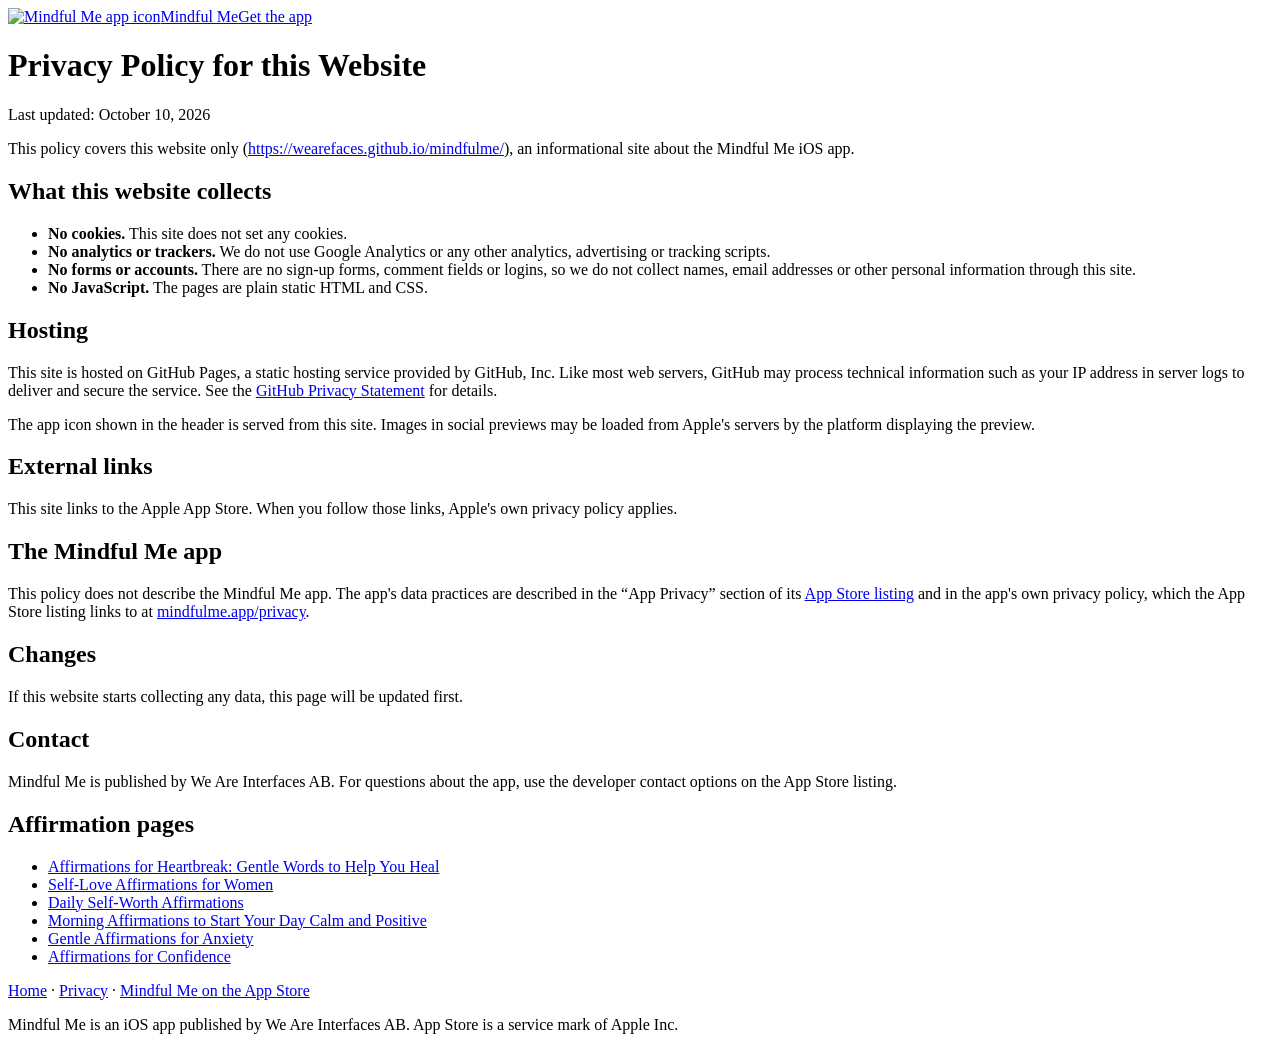
==== privacy/index.html @ 5901fae3 "Mindful Me affirmations landing site" ====
<!doctype html>
<html lang="en">
<head>
<meta charset="utf-8">
<meta name="viewport" content="width=device-width,initial-scale=1">
<title>Privacy Policy | Mindful Me Affirmations Website</title>
<meta name="description" content="Privacy policy for the Mindful Me affirmations website: no cookies, no analytics, no forms. Links to the Mindful Me app&#x27;s own privacy information.">
<link rel="canonical" href="https://wearefaces.github.io/mindfulme/privacy/">
<link rel="icon" href="/mindfulme/favicon.svg" type="image/svg+xml">
<link rel="apple-touch-icon" href="/mindfulme/assets/icon-180.jpg">
<meta name="apple-itunes-app" content="app-id=6758354591">
<meta property="og:type" content="website">
<meta property="og:site_name" content="Mindful Me">
<meta property="og:title" content="Privacy Policy | Mindful Me Affirmations Website">
<meta property="og:description" content="Privacy policy for the Mindful Me affirmations website: no cookies, no analytics, no forms. Links to the Mindful Me app&#x27;s own privacy information.">
<meta property="og:url" content="https://wearefaces.github.io/mindfulme/privacy/">
<meta property="og:image" content="https://is1-ssl.mzstatic.com/image/thumb/Purple211/v4/65/23/57/652357eb-6f19-18e4-8c0b-bb1229dbbeac/AppIcon-0-0-1x_U007emarketing-0-8-0-85-220.png/512x512bb.jpg">
<meta name="twitter:card" content="summary">
<link rel="stylesheet" href="/mindfulme/style.css">
<script type="application/ld+json">{"@context": "https://schema.org", "@graph": [{"@type": "WebPage", "@id": "https://wearefaces.github.io/mindfulme/privacy/#webpage", "url": "https://wearefaces.github.io/mindfulme/privacy/", "name": "Privacy Policy for this Website", "inLanguage": "en"}, {"@type": "SoftwareApplication", "@id": "https://wearefaces.github.io/mindfulme/#app", "name": "Mindful Me", "alternateName": "Mindful Me: Daily Affirmations", "operatingSystem": "iOS", "applicationCategory": "HealthApplication", "url": "https://apps.apple.com/app/id6758354591", "downloadUrl": "https://apps.apple.com/app/id6758354591", "image": "https://is1-ssl.mzstatic.com/image/thumb/Purple211/v4/65/23/57/652357eb-6f19-18e4-8c0b-bb1229dbbeac/AppIcon-0-0-1x_U007emarketing-0-8-0-85-220.png/512x512bb.jpg", "description": "Mindful Me is a free affirmation app for heartbreak healing, self-worth and positive self-talk, with 1,000+ affirmations, a home screen widget and daily reminders. Free to download with optional in-app purchases.", "author": {"@type": "Organization", "name": "We Are Interfaces AB"}, "offers": {"@type": "Offer", "price": "0", "priceCurrency": "USD", "category": "free", "description": "Free download with in-app purchases (Premium Monthly, Premium Yearly, Premium Lifetime)"}}]}</script>
</head>
<body>
<header class="site"><div class="wrap"><a class="brand" href="/mindfulme/"><img src="/mindfulme/assets/icon-180.jpg" alt="Mindful Me app icon" width="36" height="36">Mindful Me</a><a href="https://apps.apple.com/app/id6758354591" rel="noopener">Get the app</a></div></header>
<main class="wrap">
<div class="hero"><h1>Privacy Policy for this Website</h1>
<p class="lead">Last updated: October 10, 2026</p></div>
<p>This policy covers this website only (<a href="https://wearefaces.github.io/mindfulme/">https://wearefaces.github.io/mindfulme/</a>), an informational site about the Mindful Me iOS app.</p>
<h2>What this website collects</h2>
<ul>
<li><strong>No cookies.</strong> This site does not set any cookies.</li>
<li><strong>No analytics or trackers.</strong> We do not use Google Analytics or any other analytics, advertising or tracking scripts.</li>
<li><strong>No forms or accounts.</strong> There are no sign-up forms, comment fields or logins, so we do not collect names, email addresses or other personal information through this site.</li>
<li><strong>No JavaScript.</strong> The pages are plain static HTML and CSS.</li>
</ul>
<h2>Hosting</h2>
<p>This site is hosted on GitHub Pages, a static hosting service provided by GitHub, Inc. Like most web servers, GitHub may process technical information such as your IP address in server logs to deliver and secure the service. See the <a href="https://docs.github.com/en/site-policy/privacy-policies/github-general-privacy-statement" rel="noopener">GitHub Privacy Statement</a> for details.</p>
<p>The app icon shown in the header is served from this site. Images in social previews may be loaded from Apple's servers by the platform displaying the preview.</p>
<h2>External links</h2>
<p>This site links to the Apple App Store. When you follow those links, Apple's own privacy policy applies.</p>
<h2>The Mindful Me app</h2>
<p>This policy does not describe the Mindful Me app. The app's data practices are described in the “App Privacy” section of its <a href="https://apps.apple.com/app/id6758354591" rel="noopener">App Store listing</a> and in the app's own privacy policy, which the App Store listing links to at <a href="https://mindfulme.app/privacy" rel="noopener">mindfulme.app/privacy</a>.</p>
<h2>Changes</h2>
<p>If this website starts collecting any data, this page will be updated first.</p>
<h2>Contact</h2>
<p>Mindful Me is published by We Are Interfaces AB. For questions about the app, use the developer contact options on the App Store listing.</p>
<h2>Affirmation pages</h2><ul class="topics"><li><a href="/mindfulme/affirmations-for-heartbreak/">Affirmations for Heartbreak: Gentle Words to Help You Heal</a></li><li><a href="/mindfulme/self-love-affirmations-for-women/">Self-Love Affirmations for Women</a></li><li><a href="/mindfulme/daily-self-worth-affirmations/">Daily Self-Worth Affirmations</a></li><li><a href="/mindfulme/morning-affirmations/">Morning Affirmations to Start Your Day Calm and Positive</a></li><li><a href="/mindfulme/affirmations-for-anxiety/">Gentle Affirmations for Anxiety</a></li><li><a href="/mindfulme/confidence-affirmations/">Affirmations for Confidence</a></li></ul>
</main>
<footer><div class="wrap">
<p><a href="/mindfulme/">Home</a> · <a href="/mindfulme/privacy/">Privacy</a> · <a href="https://apps.apple.com/app/id6758354591" rel="noopener">Mindful Me on the App Store</a></p>
<p>Mindful Me is an iOS app published by We Are Interfaces AB. App Store is a service mark of Apple Inc.</p>
</div></footer>
</body>
</html>
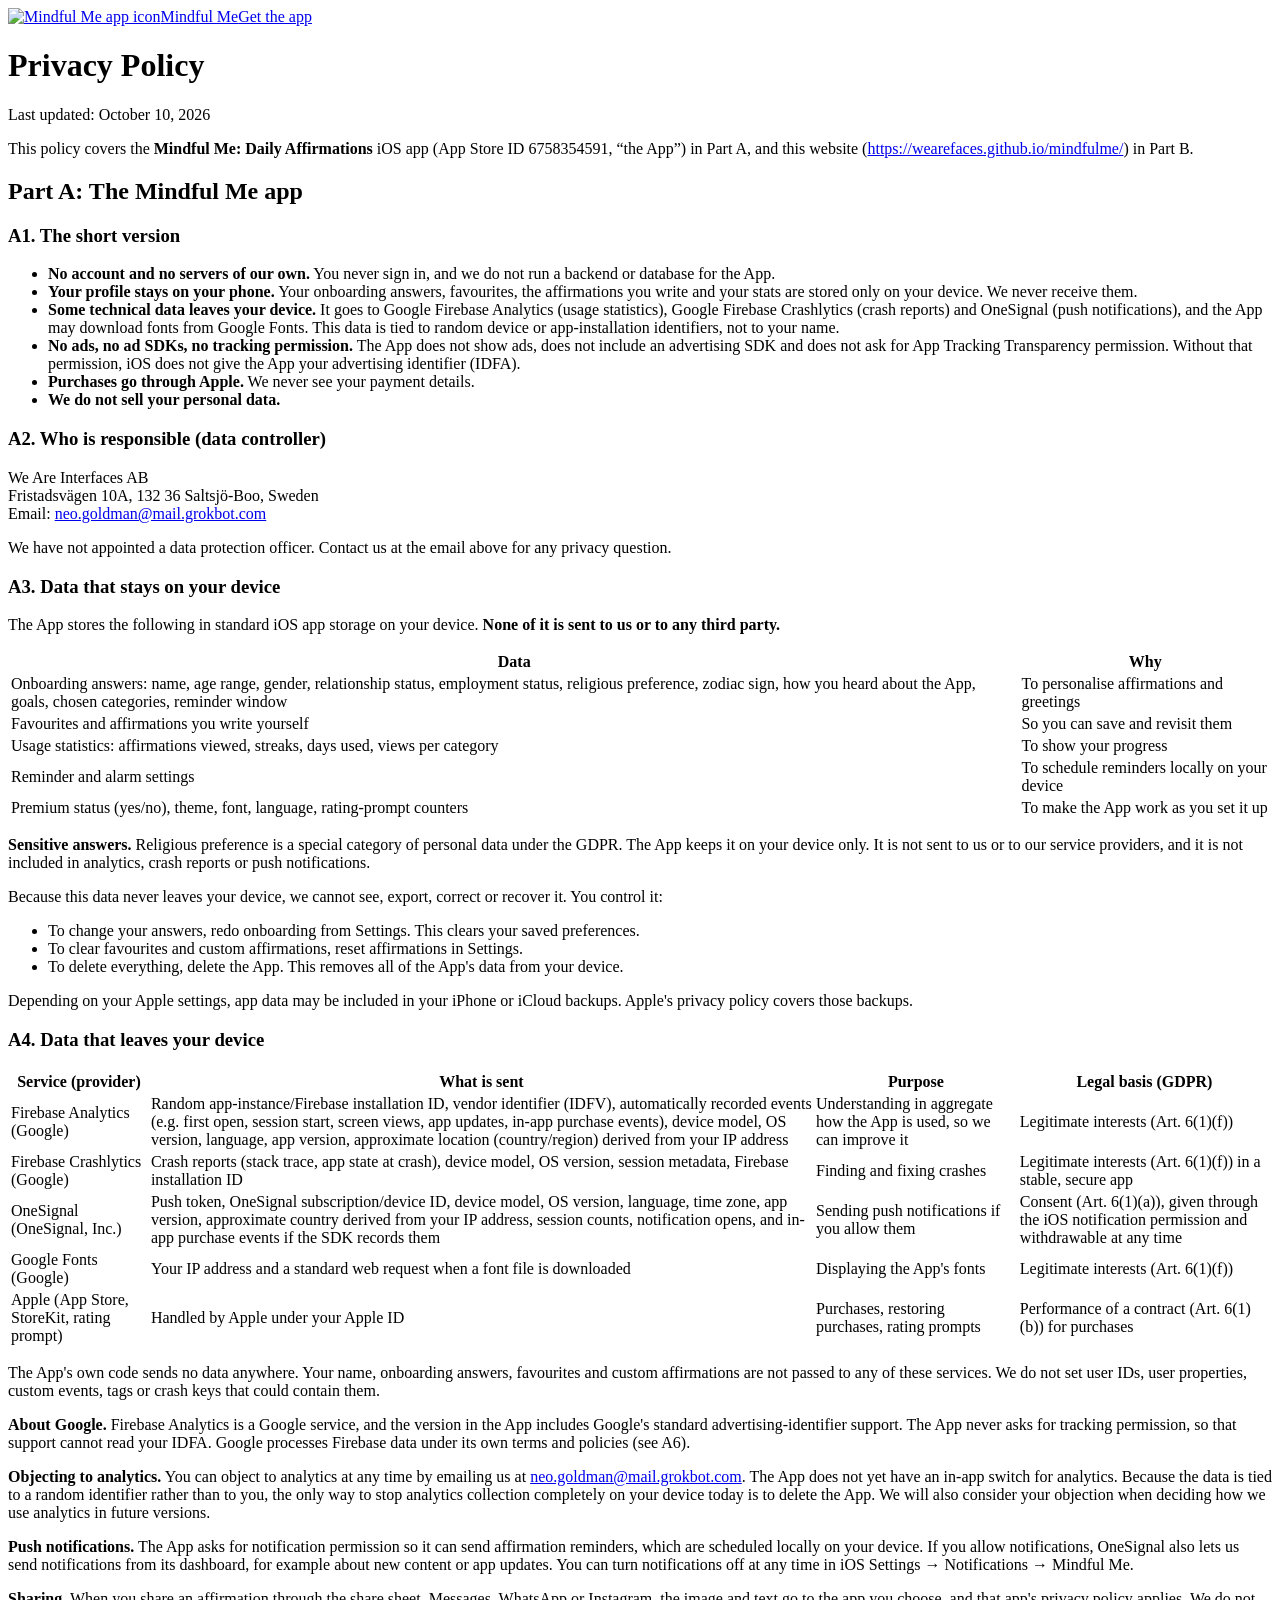
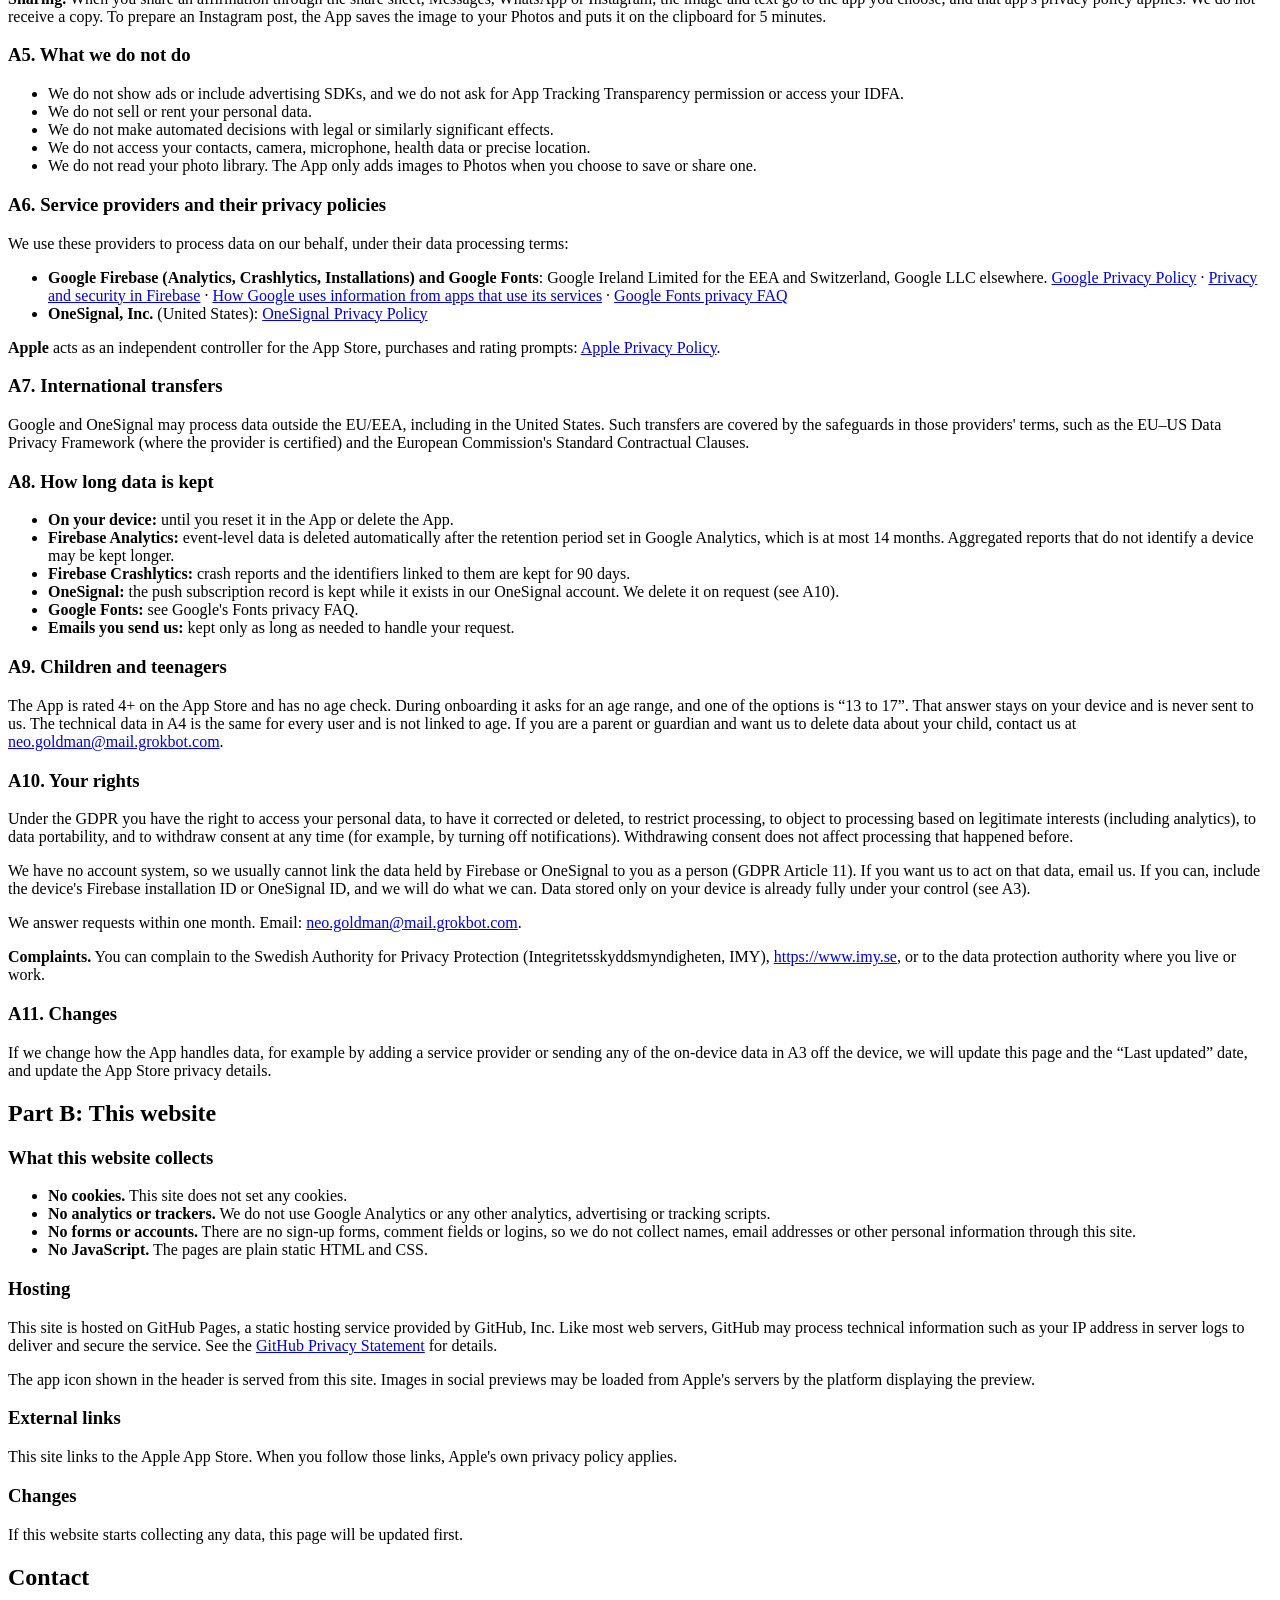
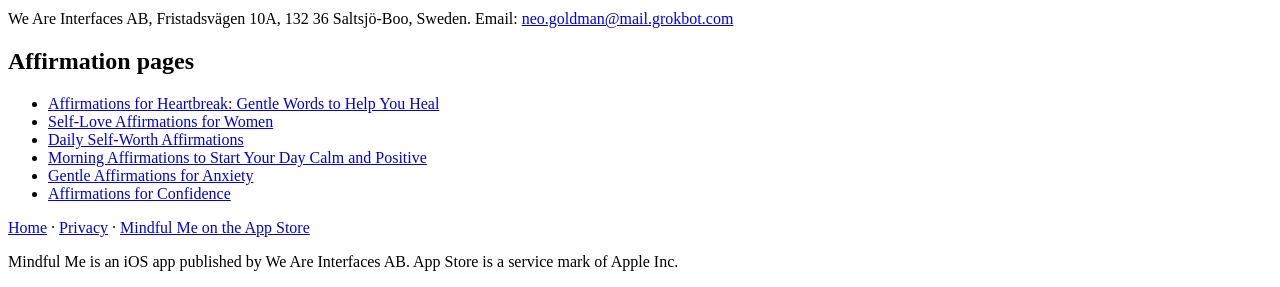
==== commit 1a248152: "Privacy: add Mindful Me app policy section (controller, processors, rights, contact)" ====
--- a/privacy/index.html
+++ b/privacy/index.html
@@ -3,46 +3,137 @@
 <head>
 <meta charset="utf-8">
 <meta name="viewport" content="width=device-width,initial-scale=1">
-<title>Privacy Policy | Mindful Me Affirmations Website</title>
-<meta name="description" content="Privacy policy for the Mindful Me affirmations website: no cookies, no analytics, no forms. Links to the Mindful Me app&#x27;s own privacy information.">
+<title>Privacy Policy | Mindful Me App and Website</title>
+<meta name="description" content="Privacy policy for the Mindful Me iOS app and this website: what stays on your device, what goes to Firebase and OneSignal, your GDPR rights and how to contact us.">
 <link rel="canonical" href="https://wearefaces.github.io/mindfulme/privacy/">
 <link rel="icon" href="/mindfulme/favicon.svg" type="image/svg+xml">
 <link rel="apple-touch-icon" href="/mindfulme/assets/icon-180.jpg">
 <meta name="apple-itunes-app" content="app-id=6758354591">
 <meta property="og:type" content="website">
 <meta property="og:site_name" content="Mindful Me">
-<meta property="og:title" content="Privacy Policy | Mindful Me Affirmations Website">
-<meta property="og:description" content="Privacy policy for the Mindful Me affirmations website: no cookies, no analytics, no forms. Links to the Mindful Me app&#x27;s own privacy information.">
+<meta property="og:title" content="Privacy Policy | Mindful Me App and Website">
+<meta property="og:description" content="Privacy policy for the Mindful Me iOS app and this website: what stays on your device, what goes to Firebase and OneSignal, your GDPR rights and how to contact us.">
 <meta property="og:url" content="https://wearefaces.github.io/mindfulme/privacy/">
 <meta property="og:image" content="https://is1-ssl.mzstatic.com/image/thumb/Purple211/v4/65/23/57/652357eb-6f19-18e4-8c0b-bb1229dbbeac/AppIcon-0-0-1x_U007emarketing-0-8-0-85-220.png/512x512bb.jpg">
 <meta name="twitter:card" content="summary">
 <link rel="stylesheet" href="/mindfulme/style.css">
-<script type="application/ld+json">{"@context": "https://schema.org", "@graph": [{"@type": "WebPage", "@id": "https://wearefaces.github.io/mindfulme/privacy/#webpage", "url": "https://wearefaces.github.io/mindfulme/privacy/", "name": "Privacy Policy for this Website", "inLanguage": "en"}, {"@type": "SoftwareApplication", "@id": "https://wearefaces.github.io/mindfulme/#app", "name": "Mindful Me", "alternateName": "Mindful Me: Daily Affirmations", "operatingSystem": "iOS", "applicationCategory": "HealthApplication", "url": "https://apps.apple.com/app/id6758354591", "downloadUrl": "https://apps.apple.com/app/id6758354591", "image": "https://is1-ssl.mzstatic.com/image/thumb/Purple211/v4/65/23/57/652357eb-6f19-18e4-8c0b-bb1229dbbeac/AppIcon-0-0-1x_U007emarketing-0-8-0-85-220.png/512x512bb.jpg", "description": "Mindful Me is a free affirmation app for heartbreak healing, self-worth and positive self-talk, with 1,000+ affirmations, a home screen widget and daily reminders. Free to download with optional in-app purchases.", "author": {"@type": "Organization", "name": "We Are Interfaces AB"}, "offers": {"@type": "Offer", "price": "0", "priceCurrency": "USD", "category": "free", "description": "Free download with in-app purchases (Premium Monthly, Premium Yearly, Premium Lifetime)"}}]}</script>
+<script type="application/ld+json">{"@context": "https://schema.org", "@graph": [{"@type": "WebPage", "@id": "https://wearefaces.github.io/mindfulme/privacy/#webpage", "url": "https://wearefaces.github.io/mindfulme/privacy/", "name": "Privacy Policy for the Mindful Me App and Website", "inLanguage": "en"}, {"@type": "SoftwareApplication", "@id": "https://wearefaces.github.io/mindfulme/#app", "name": "Mindful Me", "alternateName": "Mindful Me: Daily Affirmations", "operatingSystem": "iOS", "applicationCategory": "HealthApplication", "url": "https://apps.apple.com/app/id6758354591", "downloadUrl": "https://apps.apple.com/app/id6758354591", "image": "https://is1-ssl.mzstatic.com/image/thumb/Purple211/v4/65/23/57/652357eb-6f19-18e4-8c0b-bb1229dbbeac/AppIcon-0-0-1x_U007emarketing-0-8-0-85-220.png/512x512bb.jpg", "description": "Mindful Me is a free affirmation app for heartbreak healing, self-worth and positive self-talk, with 1,000+ affirmations, a home screen widget and daily reminders. Free to download with optional in-app purchases.", "author": {"@type": "Organization", "name": "We Are Interfaces AB"}, "offers": {"@type": "Offer", "price": "0", "priceCurrency": "USD", "category": "free", "description": "Free download with in-app purchases (Premium Monthly, Premium Yearly, Premium Lifetime)"}}]}</script>
 </head>
 <body>
 <header class="site"><div class="wrap"><a class="brand" href="/mindfulme/"><img src="/mindfulme/assets/icon-180.jpg" alt="Mindful Me app icon" width="36" height="36">Mindful Me</a><a href="https://apps.apple.com/app/id6758354591" rel="noopener">Get the app</a></div></header>
 <main class="wrap">
-<div class="hero"><h1>Privacy Policy for this Website</h1>
+<div class="hero"><h1>Privacy Policy</h1>
 <p class="lead">Last updated: October 10, 2026</p></div>
-<p>This policy covers this website only (<a href="https://wearefaces.github.io/mindfulme/">https://wearefaces.github.io/mindfulme/</a>), an informational site about the Mindful Me iOS app.</p>
-<h2>What this website collects</h2>
+<p>This policy covers the <strong>Mindful Me: Daily Affirmations</strong> iOS app (App Store ID 6758354591, “the App”) in Part A, and this website (<a href="https://wearefaces.github.io/mindfulme/" rel="noopener">https://wearefaces.github.io/mindfulme/</a>) in Part B.</p>
+
+<h2 id="app">Part A: The Mindful Me app</h2>
+<h3>A1. The short version</h3>
+<ul>
+<li><strong>No account and no servers of our own.</strong> You never sign in, and we do not run a backend or database for the App.</li>
+<li><strong>Your profile stays on your phone.</strong> Your onboarding answers, favourites, the affirmations you write and your stats are stored only on your device. We never receive them.</li>
+<li><strong>Some technical data leaves your device.</strong> It goes to Google Firebase Analytics (usage statistics), Google Firebase Crashlytics (crash reports) and OneSignal (push notifications), and the App may download fonts from Google Fonts. This data is tied to random device or app-installation identifiers, not to your name.</li>
+<li><strong>No ads, no ad SDKs, no tracking permission.</strong> The App does not show ads, does not include an advertising SDK and does not ask for App Tracking Transparency permission. Without that permission, iOS does not give the App your advertising identifier (IDFA).</li>
+<li><strong>Purchases go through Apple.</strong> We never see your payment details.</li>
+<li><strong>We do not sell your personal data.</strong></li>
+</ul>
+
+<h3>A2. Who is responsible (data controller)</h3>
+<p>We Are Interfaces AB<br>Fristadsvägen 10A, 132 36 Saltsjö-Boo, Sweden<br>Email: <a href="mailto:neo.goldman@mail.grokbot.com">neo.goldman@mail.grokbot.com</a></p>
+<p>We have not appointed a data protection officer. Contact us at the email above for any privacy question.</p>
+
+<h3>A3. Data that stays on your device</h3>
+<p>The App stores the following in standard iOS app storage on your device. <strong>None of it is sent to us or to any third party.</strong></p>
+<table>
+<tr><th>Data</th><th>Why</th></tr>
+<tr><td>Onboarding answers: name, age range, gender, relationship status, employment status, religious preference, zodiac sign, how you heard about the App, goals, chosen categories, reminder window</td><td>To personalise affirmations and greetings</td></tr>
+<tr><td>Favourites and affirmations you write yourself</td><td>So you can save and revisit them</td></tr>
+<tr><td>Usage statistics: affirmations viewed, streaks, days used, views per category</td><td>To show your progress</td></tr>
+<tr><td>Reminder and alarm settings</td><td>To schedule reminders locally on your device</td></tr>
+<tr><td>Premium status (yes/no), theme, font, language, rating-prompt counters</td><td>To make the App work as you set it up</td></tr>
+</table>
+<p><strong>Sensitive answers.</strong> Religious preference is a special category of personal data under the GDPR. The App keeps it on your device only. It is not sent to us or to our service providers, and it is not included in analytics, crash reports or push notifications.</p>
+<p>Because this data never leaves your device, we cannot see, export, correct or recover it. You control it:</p>
+<ul>
+<li>To change your answers, redo onboarding from Settings. This clears your saved preferences.</li>
+<li>To clear favourites and custom affirmations, reset affirmations in Settings.</li>
+<li>To delete everything, delete the App. This removes all of the App's data from your device.</li>
+</ul>
+<p>Depending on your Apple settings, app data may be included in your iPhone or iCloud backups. Apple's privacy policy covers those backups.</p>
+
+<h3>A4. Data that leaves your device</h3>
+<table>
+<tr><th>Service (provider)</th><th>What is sent</th><th>Purpose</th><th>Legal basis (GDPR)</th></tr>
+<tr><td>Firebase Analytics (Google)</td><td>Random app-instance/Firebase installation ID, vendor identifier (IDFV), automatically recorded events (e.g. first open, session start, screen views, app updates, in-app purchase events), device model, OS version, language, app version, approximate location (country/region) derived from your IP address</td><td>Understanding in aggregate how the App is used, so we can improve it</td><td>Legitimate interests (Art. 6(1)(f))</td></tr>
+<tr><td>Firebase Crashlytics (Google)</td><td>Crash reports (stack trace, app state at crash), device model, OS version, session metadata, Firebase installation ID</td><td>Finding and fixing crashes</td><td>Legitimate interests (Art. 6(1)(f)) in a stable, secure app</td></tr>
+<tr><td>OneSignal (OneSignal, Inc.)</td><td>Push token, OneSignal subscription/device ID, device model, OS version, language, time zone, app version, approximate country derived from your IP address, session counts, notification opens, and in-app purchase events if the SDK records them</td><td>Sending push notifications if you allow them</td><td>Consent (Art. 6(1)(a)), given through the iOS notification permission and withdrawable at any time</td></tr>
+<tr><td>Google Fonts (Google)</td><td>Your IP address and a standard web request when a font file is downloaded</td><td>Displaying the App's fonts</td><td>Legitimate interests (Art. 6(1)(f))</td></tr>
+<tr><td>Apple (App Store, StoreKit, rating prompt)</td><td>Handled by Apple under your Apple ID</td><td>Purchases, restoring purchases, rating prompts</td><td>Performance of a contract (Art. 6(1)(b)) for purchases</td></tr>
+</table>
+<p>The App's own code sends no data anywhere. Your name, onboarding answers, favourites and custom affirmations are not passed to any of these services. We do not set user IDs, user properties, custom events, tags or crash keys that could contain them.</p>
+<p><strong>About Google.</strong> Firebase Analytics is a Google service, and the version in the App includes Google's standard advertising-identifier support. The App never asks for tracking permission, so that support cannot read your IDFA. Google processes Firebase data under its own terms and policies (see A6).</p>
+<p><strong>Objecting to analytics.</strong> You can object to analytics at any time by emailing us at <a href="mailto:neo.goldman@mail.grokbot.com">neo.goldman@mail.grokbot.com</a>. The App does not yet have an in-app switch for analytics. Because the data is tied to a random identifier rather than to you, the only way to stop analytics collection completely on your device today is to delete the App. We will also consider your objection when deciding how we use analytics in future versions.</p>
+<p><strong>Push notifications.</strong> The App asks for notification permission so it can send affirmation reminders, which are scheduled locally on your device. If you allow notifications, OneSignal also lets us send notifications from its dashboard, for example about new content or app updates. You can turn notifications off at any time in iOS Settings → Notifications → Mindful Me.</p>
+<p><strong>Sharing.</strong> When you share an affirmation through the share sheet, Messages, WhatsApp or Instagram, the image and text go to the app you choose, and that app's privacy policy applies. We do not receive a copy. To prepare an Instagram post, the App saves the image to your Photos and puts it on the clipboard for 5 minutes.</p>
+
+<h3>A5. What we do not do</h3>
+<ul>
+<li>We do not show ads or include advertising SDKs, and we do not ask for App Tracking Transparency permission or access your IDFA.</li>
+<li>We do not sell or rent your personal data.</li>
+<li>We do not make automated decisions with legal or similarly significant effects.</li>
+<li>We do not access your contacts, camera, microphone, health data or precise location.</li>
+<li>We do not read your photo library. The App only adds images to Photos when you choose to save or share one.</li>
+</ul>
+
+<h3>A6. Service providers and their privacy policies</h3>
+<p>We use these providers to process data on our behalf, under their data processing terms:</p>
+<ul>
+<li><strong>Google Firebase (Analytics, Crashlytics, Installations) and Google Fonts</strong>: Google Ireland Limited for the EEA and Switzerland, Google LLC elsewhere. <a href="https://policies.google.com/privacy" rel="noopener">Google Privacy Policy</a> · <a href="https://firebase.google.com/support/privacy" rel="noopener">Privacy and security in Firebase</a> · <a href="https://policies.google.com/technologies/partner-sites" rel="noopener">How Google uses information from apps that use its services</a> · <a href="https://developers.google.com/fonts/faq/privacy" rel="noopener">Google Fonts privacy FAQ</a></li>
+<li><strong>OneSignal, Inc.</strong> (United States): <a href="https://onesignal.com/privacy_policy" rel="noopener">OneSignal Privacy Policy</a></li>
+</ul>
+<p><strong>Apple</strong> acts as an independent controller for the App Store, purchases and rating prompts: <a href="https://www.apple.com/legal/privacy/" rel="noopener">Apple Privacy Policy</a>.</p>
+
+<h3>A7. International transfers</h3>
+<p>Google and OneSignal may process data outside the EU/EEA, including in the United States. Such transfers are covered by the safeguards in those providers' terms, such as the EU–US Data Privacy Framework (where the provider is certified) and the European Commission's Standard Contractual Clauses.</p>
+
+<h3>A8. How long data is kept</h3>
+<ul>
+<li><strong>On your device:</strong> until you reset it in the App or delete the App.</li>
+<li><strong>Firebase Analytics:</strong> event-level data is deleted automatically after the retention period set in Google Analytics, which is at most 14 months. Aggregated reports that do not identify a device may be kept longer.</li>
+<li><strong>Firebase Crashlytics:</strong> crash reports and the identifiers linked to them are kept for 90 days.</li>
+<li><strong>OneSignal:</strong> the push subscription record is kept while it exists in our OneSignal account. We delete it on request (see A10).</li>
+<li><strong>Google Fonts:</strong> see Google's Fonts privacy FAQ.</li>
+<li><strong>Emails you send us:</strong> kept only as long as needed to handle your request.</li>
+</ul>
+
+<h3>A9. Children and teenagers</h3>
+<p>The App is rated 4+ on the App Store and has no age check. During onboarding it asks for an age range, and one of the options is “13 to 17”. That answer stays on your device and is never sent to us. The technical data in A4 is the same for every user and is not linked to age. If you are a parent or guardian and want us to delete data about your child, contact us at <a href="mailto:neo.goldman@mail.grokbot.com">neo.goldman@mail.grokbot.com</a>.</p>
+
+<h3>A10. Your rights</h3>
+<p>Under the GDPR you have the right to access your personal data, to have it corrected or deleted, to restrict processing, to object to processing based on legitimate interests (including analytics), to data portability, and to withdraw consent at any time (for example, by turning off notifications). Withdrawing consent does not affect processing that happened before.</p>
+<p>We have no account system, so we usually cannot link the data held by Firebase or OneSignal to you as a person (GDPR Article 11). If you want us to act on that data, email us. If you can, include the device's Firebase installation ID or OneSignal ID, and we will do what we can. Data stored only on your device is already fully under your control (see A3).</p>
+<p>We answer requests within one month. Email: <a href="mailto:neo.goldman@mail.grokbot.com">neo.goldman@mail.grokbot.com</a>.</p>
+<p><strong>Complaints.</strong> You can complain to the Swedish Authority for Privacy Protection (Integritetsskyddsmyndigheten, IMY), <a href="https://www.imy.se" rel="noopener">https://www.imy.se</a>, or to the data protection authority where you live or work.</p>
+
+<h3>A11. Changes</h3>
+<p>If we change how the App handles data, for example by adding a service provider or sending any of the on-device data in A3 off the device, we will update this page and the “Last updated” date, and update the App Store privacy details.</p>
+
+<h2 id="website">Part B: This website</h2>
+<h3>What this website collects</h3>
 <ul>
 <li><strong>No cookies.</strong> This site does not set any cookies.</li>
 <li><strong>No analytics or trackers.</strong> We do not use Google Analytics or any other analytics, advertising or tracking scripts.</li>
 <li><strong>No forms or accounts.</strong> There are no sign-up forms, comment fields or logins, so we do not collect names, email addresses or other personal information through this site.</li>
 <li><strong>No JavaScript.</strong> The pages are plain static HTML and CSS.</li>
 </ul>
-<h2>Hosting</h2>
+<h3>Hosting</h3>
 <p>This site is hosted on GitHub Pages, a static hosting service provided by GitHub, Inc. Like most web servers, GitHub may process technical information such as your IP address in server logs to deliver and secure the service. See the <a href="https://docs.github.com/en/site-policy/privacy-policies/github-general-privacy-statement" rel="noopener">GitHub Privacy Statement</a> for details.</p>
 <p>The app icon shown in the header is served from this site. Images in social previews may be loaded from Apple's servers by the platform displaying the preview.</p>
-<h2>External links</h2>
+<h3>External links</h3>
 <p>This site links to the Apple App Store. When you follow those links, Apple's own privacy policy applies.</p>
-<h2>The Mindful Me app</h2>
-<p>This policy does not describe the Mindful Me app. The app's data practices are described in the “App Privacy” section of its <a href="https://apps.apple.com/app/id6758354591" rel="noopener">App Store listing</a> and in the app's own privacy policy, which the App Store listing links to at <a href="https://mindfulme.app/privacy" rel="noopener">mindfulme.app/privacy</a>.</p>
-<h2>Changes</h2>
+<h3>Changes</h3>
 <p>If this website starts collecting any data, this page will be updated first.</p>
-<h2>Contact</h2>
-<p>Mindful Me is published by We Are Interfaces AB. For questions about the app, use the developer contact options on the App Store listing.</p>
+<h2 id="contact">Contact</h2>
+<p>We Are Interfaces AB, Fristadsvägen 10A, 132 36 Saltsjö-Boo, Sweden. Email: <a href="mailto:neo.goldman@mail.grokbot.com">neo.goldman@mail.grokbot.com</a></p>
 <h2>Affirmation pages</h2><ul class="topics"><li><a href="/mindfulme/affirmations-for-heartbreak/">Affirmations for Heartbreak: Gentle Words to Help You Heal</a></li><li><a href="/mindfulme/self-love-affirmations-for-women/">Self-Love Affirmations for Women</a></li><li><a href="/mindfulme/daily-self-worth-affirmations/">Daily Self-Worth Affirmations</a></li><li><a href="/mindfulme/morning-affirmations/">Morning Affirmations to Start Your Day Calm and Positive</a></li><li><a href="/mindfulme/affirmations-for-anxiety/">Gentle Affirmations for Anxiety</a></li><li><a href="/mindfulme/confidence-affirmations/">Affirmations for Confidence</a></li></ul>
 </main>
 <footer><div class="wrap">
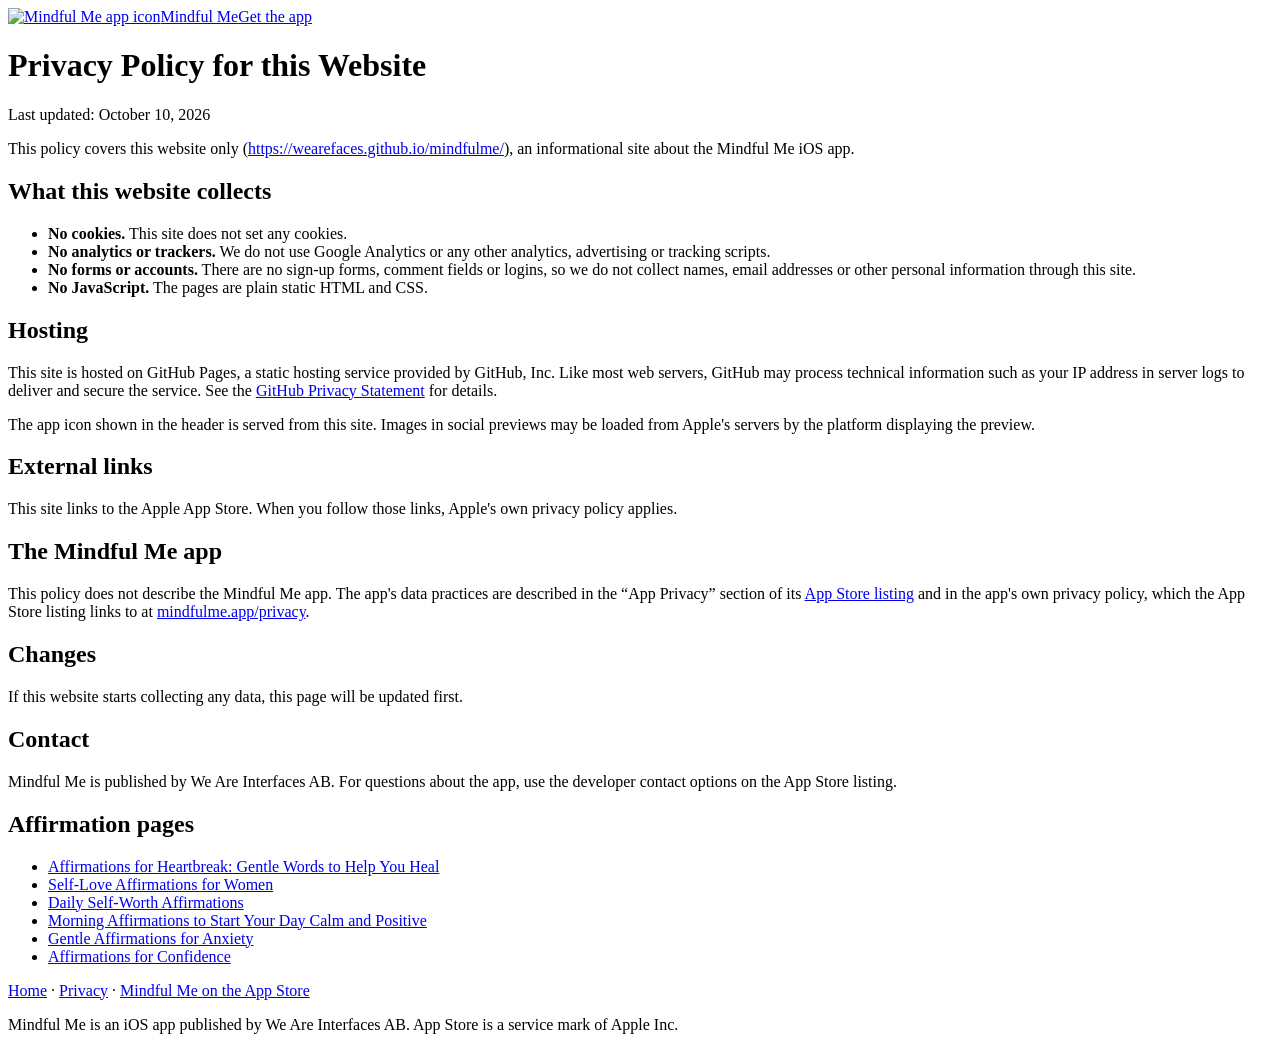
==== commit f440c40f: "Revert "Privacy: add Mindful Me app policy section (controller, processors, rights, contact)" This r" ====
--- a/privacy/index.html
+++ b/privacy/index.html
@@ -3,137 +3,46 @@
 <head>
 <meta charset="utf-8">
 <meta name="viewport" content="width=device-width,initial-scale=1">
-<title>Privacy Policy | Mindful Me App and Website</title>
-<meta name="description" content="Privacy policy for the Mindful Me iOS app and this website: what stays on your device, what goes to Firebase and OneSignal, your GDPR rights and how to contact us.">
+<title>Privacy Policy | Mindful Me Affirmations Website</title>
+<meta name="description" content="Privacy policy for the Mindful Me affirmations website: no cookies, no analytics, no forms. Links to the Mindful Me app&#x27;s own privacy information.">
 <link rel="canonical" href="https://wearefaces.github.io/mindfulme/privacy/">
 <link rel="icon" href="/mindfulme/favicon.svg" type="image/svg+xml">
 <link rel="apple-touch-icon" href="/mindfulme/assets/icon-180.jpg">
 <meta name="apple-itunes-app" content="app-id=6758354591">
 <meta property="og:type" content="website">
 <meta property="og:site_name" content="Mindful Me">
-<meta property="og:title" content="Privacy Policy | Mindful Me App and Website">
-<meta property="og:description" content="Privacy policy for the Mindful Me iOS app and this website: what stays on your device, what goes to Firebase and OneSignal, your GDPR rights and how to contact us.">
+<meta property="og:title" content="Privacy Policy | Mindful Me Affirmations Website">
+<meta property="og:description" content="Privacy policy for the Mindful Me affirmations website: no cookies, no analytics, no forms. Links to the Mindful Me app&#x27;s own privacy information.">
 <meta property="og:url" content="https://wearefaces.github.io/mindfulme/privacy/">
 <meta property="og:image" content="https://is1-ssl.mzstatic.com/image/thumb/Purple211/v4/65/23/57/652357eb-6f19-18e4-8c0b-bb1229dbbeac/AppIcon-0-0-1x_U007emarketing-0-8-0-85-220.png/512x512bb.jpg">
 <meta name="twitter:card" content="summary">
 <link rel="stylesheet" href="/mindfulme/style.css">
-<script type="application/ld+json">{"@context": "https://schema.org", "@graph": [{"@type": "WebPage", "@id": "https://wearefaces.github.io/mindfulme/privacy/#webpage", "url": "https://wearefaces.github.io/mindfulme/privacy/", "name": "Privacy Policy for the Mindful Me App and Website", "inLanguage": "en"}, {"@type": "SoftwareApplication", "@id": "https://wearefaces.github.io/mindfulme/#app", "name": "Mindful Me", "alternateName": "Mindful Me: Daily Affirmations", "operatingSystem": "iOS", "applicationCategory": "HealthApplication", "url": "https://apps.apple.com/app/id6758354591", "downloadUrl": "https://apps.apple.com/app/id6758354591", "image": "https://is1-ssl.mzstatic.com/image/thumb/Purple211/v4/65/23/57/652357eb-6f19-18e4-8c0b-bb1229dbbeac/AppIcon-0-0-1x_U007emarketing-0-8-0-85-220.png/512x512bb.jpg", "description": "Mindful Me is a free affirmation app for heartbreak healing, self-worth and positive self-talk, with 1,000+ affirmations, a home screen widget and daily reminders. Free to download with optional in-app purchases.", "author": {"@type": "Organization", "name": "We Are Interfaces AB"}, "offers": {"@type": "Offer", "price": "0", "priceCurrency": "USD", "category": "free", "description": "Free download with in-app purchases (Premium Monthly, Premium Yearly, Premium Lifetime)"}}]}</script>
+<script type="application/ld+json">{"@context": "https://schema.org", "@graph": [{"@type": "WebPage", "@id": "https://wearefaces.github.io/mindfulme/privacy/#webpage", "url": "https://wearefaces.github.io/mindfulme/privacy/", "name": "Privacy Policy for this Website", "inLanguage": "en"}, {"@type": "SoftwareApplication", "@id": "https://wearefaces.github.io/mindfulme/#app", "name": "Mindful Me", "alternateName": "Mindful Me: Daily Affirmations", "operatingSystem": "iOS", "applicationCategory": "HealthApplication", "url": "https://apps.apple.com/app/id6758354591", "downloadUrl": "https://apps.apple.com/app/id6758354591", "image": "https://is1-ssl.mzstatic.com/image/thumb/Purple211/v4/65/23/57/652357eb-6f19-18e4-8c0b-bb1229dbbeac/AppIcon-0-0-1x_U007emarketing-0-8-0-85-220.png/512x512bb.jpg", "description": "Mindful Me is a free affirmation app for heartbreak healing, self-worth and positive self-talk, with 1,000+ affirmations, a home screen widget and daily reminders. Free to download with optional in-app purchases.", "author": {"@type": "Organization", "name": "We Are Interfaces AB"}, "offers": {"@type": "Offer", "price": "0", "priceCurrency": "USD", "category": "free", "description": "Free download with in-app purchases (Premium Monthly, Premium Yearly, Premium Lifetime)"}}]}</script>
 </head>
 <body>
 <header class="site"><div class="wrap"><a class="brand" href="/mindfulme/"><img src="/mindfulme/assets/icon-180.jpg" alt="Mindful Me app icon" width="36" height="36">Mindful Me</a><a href="https://apps.apple.com/app/id6758354591" rel="noopener">Get the app</a></div></header>
 <main class="wrap">
-<div class="hero"><h1>Privacy Policy</h1>
+<div class="hero"><h1>Privacy Policy for this Website</h1>
 <p class="lead">Last updated: October 10, 2026</p></div>
-<p>This policy covers the <strong>Mindful Me: Daily Affirmations</strong> iOS app (App Store ID 6758354591, “the App”) in Part A, and this website (<a href="https://wearefaces.github.io/mindfulme/" rel="noopener">https://wearefaces.github.io/mindfulme/</a>) in Part B.</p>
-
-<h2 id="app">Part A: The Mindful Me app</h2>
-<h3>A1. The short version</h3>
-<ul>
-<li><strong>No account and no servers of our own.</strong> You never sign in, and we do not run a backend or database for the App.</li>
-<li><strong>Your profile stays on your phone.</strong> Your onboarding answers, favourites, the affirmations you write and your stats are stored only on your device. We never receive them.</li>
-<li><strong>Some technical data leaves your device.</strong> It goes to Google Firebase Analytics (usage statistics), Google Firebase Crashlytics (crash reports) and OneSignal (push notifications), and the App may download fonts from Google Fonts. This data is tied to random device or app-installation identifiers, not to your name.</li>
-<li><strong>No ads, no ad SDKs, no tracking permission.</strong> The App does not show ads, does not include an advertising SDK and does not ask for App Tracking Transparency permission. Without that permission, iOS does not give the App your advertising identifier (IDFA).</li>
-<li><strong>Purchases go through Apple.</strong> We never see your payment details.</li>
-<li><strong>We do not sell your personal data.</strong></li>
-</ul>
-
-<h3>A2. Who is responsible (data controller)</h3>
-<p>We Are Interfaces AB<br>Fristadsvägen 10A, 132 36 Saltsjö-Boo, Sweden<br>Email: <a href="mailto:neo.goldman@mail.grokbot.com">neo.goldman@mail.grokbot.com</a></p>
-<p>We have not appointed a data protection officer. Contact us at the email above for any privacy question.</p>
-
-<h3>A3. Data that stays on your device</h3>
-<p>The App stores the following in standard iOS app storage on your device. <strong>None of it is sent to us or to any third party.</strong></p>
-<table>
-<tr><th>Data</th><th>Why</th></tr>
-<tr><td>Onboarding answers: name, age range, gender, relationship status, employment status, religious preference, zodiac sign, how you heard about the App, goals, chosen categories, reminder window</td><td>To personalise affirmations and greetings</td></tr>
-<tr><td>Favourites and affirmations you write yourself</td><td>So you can save and revisit them</td></tr>
-<tr><td>Usage statistics: affirmations viewed, streaks, days used, views per category</td><td>To show your progress</td></tr>
-<tr><td>Reminder and alarm settings</td><td>To schedule reminders locally on your device</td></tr>
-<tr><td>Premium status (yes/no), theme, font, language, rating-prompt counters</td><td>To make the App work as you set it up</td></tr>
-</table>
-<p><strong>Sensitive answers.</strong> Religious preference is a special category of personal data under the GDPR. The App keeps it on your device only. It is not sent to us or to our service providers, and it is not included in analytics, crash reports or push notifications.</p>
-<p>Because this data never leaves your device, we cannot see, export, correct or recover it. You control it:</p>
-<ul>
-<li>To change your answers, redo onboarding from Settings. This clears your saved preferences.</li>
-<li>To clear favourites and custom affirmations, reset affirmations in Settings.</li>
-<li>To delete everything, delete the App. This removes all of the App's data from your device.</li>
-</ul>
-<p>Depending on your Apple settings, app data may be included in your iPhone or iCloud backups. Apple's privacy policy covers those backups.</p>
-
-<h3>A4. Data that leaves your device</h3>
-<table>
-<tr><th>Service (provider)</th><th>What is sent</th><th>Purpose</th><th>Legal basis (GDPR)</th></tr>
-<tr><td>Firebase Analytics (Google)</td><td>Random app-instance/Firebase installation ID, vendor identifier (IDFV), automatically recorded events (e.g. first open, session start, screen views, app updates, in-app purchase events), device model, OS version, language, app version, approximate location (country/region) derived from your IP address</td><td>Understanding in aggregate how the App is used, so we can improve it</td><td>Legitimate interests (Art. 6(1)(f))</td></tr>
-<tr><td>Firebase Crashlytics (Google)</td><td>Crash reports (stack trace, app state at crash), device model, OS version, session metadata, Firebase installation ID</td><td>Finding and fixing crashes</td><td>Legitimate interests (Art. 6(1)(f)) in a stable, secure app</td></tr>
-<tr><td>OneSignal (OneSignal, Inc.)</td><td>Push token, OneSignal subscription/device ID, device model, OS version, language, time zone, app version, approximate country derived from your IP address, session counts, notification opens, and in-app purchase events if the SDK records them</td><td>Sending push notifications if you allow them</td><td>Consent (Art. 6(1)(a)), given through the iOS notification permission and withdrawable at any time</td></tr>
-<tr><td>Google Fonts (Google)</td><td>Your IP address and a standard web request when a font file is downloaded</td><td>Displaying the App's fonts</td><td>Legitimate interests (Art. 6(1)(f))</td></tr>
-<tr><td>Apple (App Store, StoreKit, rating prompt)</td><td>Handled by Apple under your Apple ID</td><td>Purchases, restoring purchases, rating prompts</td><td>Performance of a contract (Art. 6(1)(b)) for purchases</td></tr>
-</table>
-<p>The App's own code sends no data anywhere. Your name, onboarding answers, favourites and custom affirmations are not passed to any of these services. We do not set user IDs, user properties, custom events, tags or crash keys that could contain them.</p>
-<p><strong>About Google.</strong> Firebase Analytics is a Google service, and the version in the App includes Google's standard advertising-identifier support. The App never asks for tracking permission, so that support cannot read your IDFA. Google processes Firebase data under its own terms and policies (see A6).</p>
-<p><strong>Objecting to analytics.</strong> You can object to analytics at any time by emailing us at <a href="mailto:neo.goldman@mail.grokbot.com">neo.goldman@mail.grokbot.com</a>. The App does not yet have an in-app switch for analytics. Because the data is tied to a random identifier rather than to you, the only way to stop analytics collection completely on your device today is to delete the App. We will also consider your objection when deciding how we use analytics in future versions.</p>
-<p><strong>Push notifications.</strong> The App asks for notification permission so it can send affirmation reminders, which are scheduled locally on your device. If you allow notifications, OneSignal also lets us send notifications from its dashboard, for example about new content or app updates. You can turn notifications off at any time in iOS Settings → Notifications → Mindful Me.</p>
-<p><strong>Sharing.</strong> When you share an affirmation through the share sheet, Messages, WhatsApp or Instagram, the image and text go to the app you choose, and that app's privacy policy applies. We do not receive a copy. To prepare an Instagram post, the App saves the image to your Photos and puts it on the clipboard for 5 minutes.</p>
-
-<h3>A5. What we do not do</h3>
-<ul>
-<li>We do not show ads or include advertising SDKs, and we do not ask for App Tracking Transparency permission or access your IDFA.</li>
-<li>We do not sell or rent your personal data.</li>
-<li>We do not make automated decisions with legal or similarly significant effects.</li>
-<li>We do not access your contacts, camera, microphone, health data or precise location.</li>
-<li>We do not read your photo library. The App only adds images to Photos when you choose to save or share one.</li>
-</ul>
-
-<h3>A6. Service providers and their privacy policies</h3>
-<p>We use these providers to process data on our behalf, under their data processing terms:</p>
-<ul>
-<li><strong>Google Firebase (Analytics, Crashlytics, Installations) and Google Fonts</strong>: Google Ireland Limited for the EEA and Switzerland, Google LLC elsewhere. <a href="https://policies.google.com/privacy" rel="noopener">Google Privacy Policy</a> · <a href="https://firebase.google.com/support/privacy" rel="noopener">Privacy and security in Firebase</a> · <a href="https://policies.google.com/technologies/partner-sites" rel="noopener">How Google uses information from apps that use its services</a> · <a href="https://developers.google.com/fonts/faq/privacy" rel="noopener">Google Fonts privacy FAQ</a></li>
-<li><strong>OneSignal, Inc.</strong> (United States): <a href="https://onesignal.com/privacy_policy" rel="noopener">OneSignal Privacy Policy</a></li>
-</ul>
-<p><strong>Apple</strong> acts as an independent controller for the App Store, purchases and rating prompts: <a href="https://www.apple.com/legal/privacy/" rel="noopener">Apple Privacy Policy</a>.</p>
-
-<h3>A7. International transfers</h3>
-<p>Google and OneSignal may process data outside the EU/EEA, including in the United States. Such transfers are covered by the safeguards in those providers' terms, such as the EU–US Data Privacy Framework (where the provider is certified) and the European Commission's Standard Contractual Clauses.</p>
-
-<h3>A8. How long data is kept</h3>
-<ul>
-<li><strong>On your device:</strong> until you reset it in the App or delete the App.</li>
-<li><strong>Firebase Analytics:</strong> event-level data is deleted automatically after the retention period set in Google Analytics, which is at most 14 months. Aggregated reports that do not identify a device may be kept longer.</li>
-<li><strong>Firebase Crashlytics:</strong> crash reports and the identifiers linked to them are kept for 90 days.</li>
-<li><strong>OneSignal:</strong> the push subscription record is kept while it exists in our OneSignal account. We delete it on request (see A10).</li>
-<li><strong>Google Fonts:</strong> see Google's Fonts privacy FAQ.</li>
-<li><strong>Emails you send us:</strong> kept only as long as needed to handle your request.</li>
-</ul>
-
-<h3>A9. Children and teenagers</h3>
-<p>The App is rated 4+ on the App Store and has no age check. During onboarding it asks for an age range, and one of the options is “13 to 17”. That answer stays on your device and is never sent to us. The technical data in A4 is the same for every user and is not linked to age. If you are a parent or guardian and want us to delete data about your child, contact us at <a href="mailto:neo.goldman@mail.grokbot.com">neo.goldman@mail.grokbot.com</a>.</p>
-
-<h3>A10. Your rights</h3>
-<p>Under the GDPR you have the right to access your personal data, to have it corrected or deleted, to restrict processing, to object to processing based on legitimate interests (including analytics), to data portability, and to withdraw consent at any time (for example, by turning off notifications). Withdrawing consent does not affect processing that happened before.</p>
-<p>We have no account system, so we usually cannot link the data held by Firebase or OneSignal to you as a person (GDPR Article 11). If you want us to act on that data, email us. If you can, include the device's Firebase installation ID or OneSignal ID, and we will do what we can. Data stored only on your device is already fully under your control (see A3).</p>
-<p>We answer requests within one month. Email: <a href="mailto:neo.goldman@mail.grokbot.com">neo.goldman@mail.grokbot.com</a>.</p>
-<p><strong>Complaints.</strong> You can complain to the Swedish Authority for Privacy Protection (Integritetsskyddsmyndigheten, IMY), <a href="https://www.imy.se" rel="noopener">https://www.imy.se</a>, or to the data protection authority where you live or work.</p>
-
-<h3>A11. Changes</h3>
-<p>If we change how the App handles data, for example by adding a service provider or sending any of the on-device data in A3 off the device, we will update this page and the “Last updated” date, and update the App Store privacy details.</p>
-
-<h2 id="website">Part B: This website</h2>
-<h3>What this website collects</h3>
+<p>This policy covers this website only (<a href="https://wearefaces.github.io/mindfulme/">https://wearefaces.github.io/mindfulme/</a>), an informational site about the Mindful Me iOS app.</p>
+<h2>What this website collects</h2>
 <ul>
 <li><strong>No cookies.</strong> This site does not set any cookies.</li>
 <li><strong>No analytics or trackers.</strong> We do not use Google Analytics or any other analytics, advertising or tracking scripts.</li>
 <li><strong>No forms or accounts.</strong> There are no sign-up forms, comment fields or logins, so we do not collect names, email addresses or other personal information through this site.</li>
 <li><strong>No JavaScript.</strong> The pages are plain static HTML and CSS.</li>
 </ul>
-<h3>Hosting</h3>
+<h2>Hosting</h2>
 <p>This site is hosted on GitHub Pages, a static hosting service provided by GitHub, Inc. Like most web servers, GitHub may process technical information such as your IP address in server logs to deliver and secure the service. See the <a href="https://docs.github.com/en/site-policy/privacy-policies/github-general-privacy-statement" rel="noopener">GitHub Privacy Statement</a> for details.</p>
 <p>The app icon shown in the header is served from this site. Images in social previews may be loaded from Apple's servers by the platform displaying the preview.</p>
-<h3>External links</h3>
+<h2>External links</h2>
 <p>This site links to the Apple App Store. When you follow those links, Apple's own privacy policy applies.</p>
-<h3>Changes</h3>
+<h2>The Mindful Me app</h2>
+<p>This policy does not describe the Mindful Me app. The app's data practices are described in the “App Privacy” section of its <a href="https://apps.apple.com/app/id6758354591" rel="noopener">App Store listing</a> and in the app's own privacy policy, which the App Store listing links to at <a href="https://mindfulme.app/privacy" rel="noopener">mindfulme.app/privacy</a>.</p>
+<h2>Changes</h2>
 <p>If this website starts collecting any data, this page will be updated first.</p>
-<h2 id="contact">Contact</h2>
-<p>We Are Interfaces AB, Fristadsvägen 10A, 132 36 Saltsjö-Boo, Sweden. Email: <a href="mailto:neo.goldman@mail.grokbot.com">neo.goldman@mail.grokbot.com</a></p>
+<h2>Contact</h2>
+<p>Mindful Me is published by We Are Interfaces AB. For questions about the app, use the developer contact options on the App Store listing.</p>
 <h2>Affirmation pages</h2><ul class="topics"><li><a href="/mindfulme/affirmations-for-heartbreak/">Affirmations for Heartbreak: Gentle Words to Help You Heal</a></li><li><a href="/mindfulme/self-love-affirmations-for-women/">Self-Love Affirmations for Women</a></li><li><a href="/mindfulme/daily-self-worth-affirmations/">Daily Self-Worth Affirmations</a></li><li><a href="/mindfulme/morning-affirmations/">Morning Affirmations to Start Your Day Calm and Positive</a></li><li><a href="/mindfulme/affirmations-for-anxiety/">Gentle Affirmations for Anxiety</a></li><li><a href="/mindfulme/confidence-affirmations/">Affirmations for Confidence</a></li></ul>
 </main>
 <footer><div class="wrap">
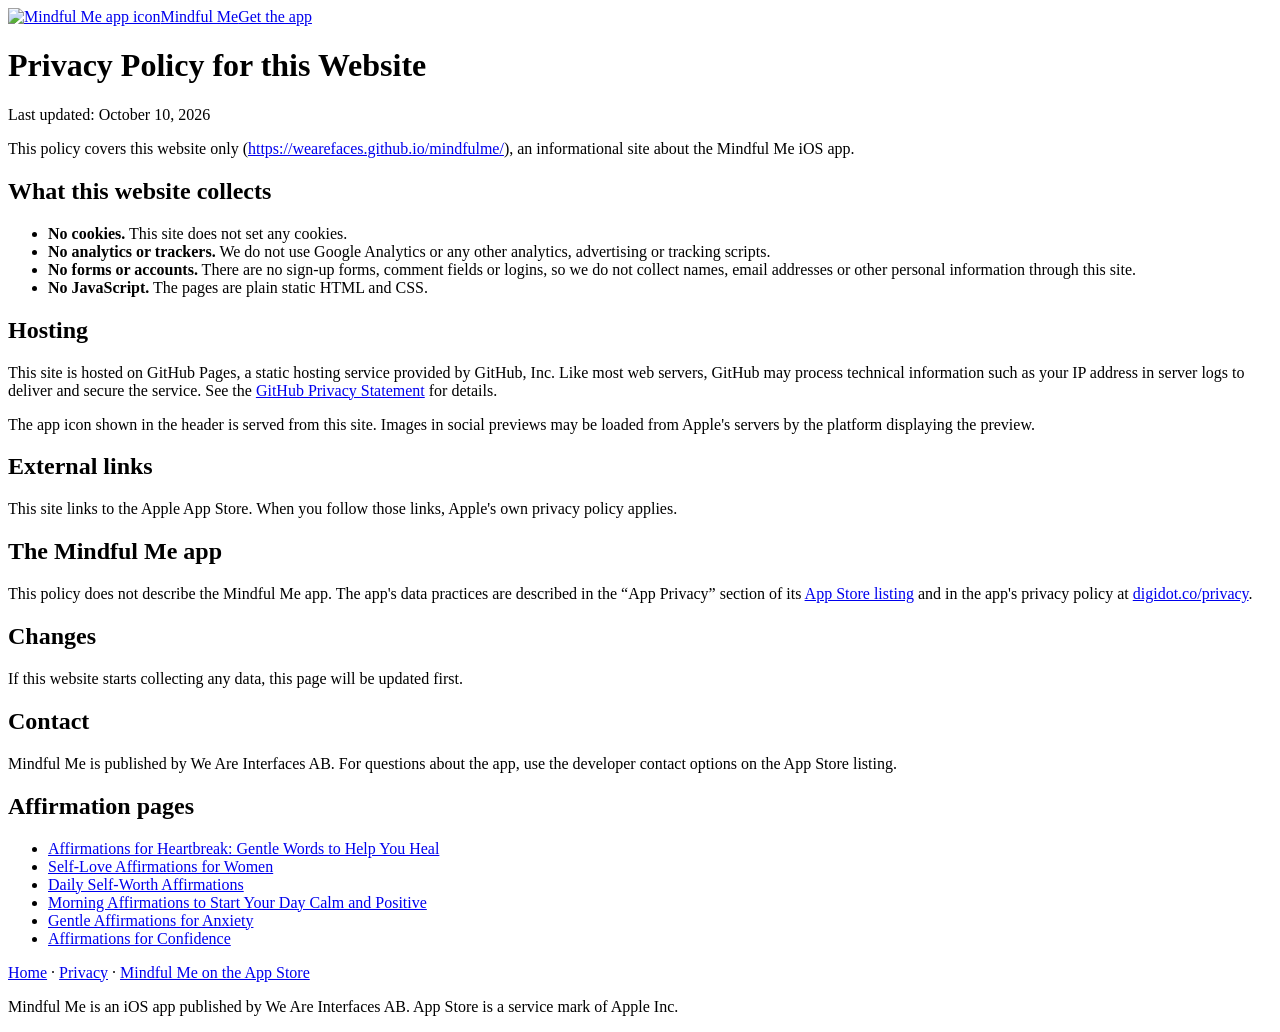
==== commit 8f84ef7e: "Privacy: link app policy to digidot.co/privacy" ====
--- a/privacy/index.html
+++ b/privacy/index.html
@@ -38,7 +38,7 @@
 <h2>External links</h2>
 <p>This site links to the Apple App Store. When you follow those links, Apple's own privacy policy applies.</p>
 <h2>The Mindful Me app</h2>
-<p>This policy does not describe the Mindful Me app. The app's data practices are described in the “App Privacy” section of its <a href="https://apps.apple.com/app/id6758354591" rel="noopener">App Store listing</a> and in the app's own privacy policy, which the App Store listing links to at <a href="https://mindfulme.app/privacy" rel="noopener">mindfulme.app/privacy</a>.</p>
+<p>This policy does not describe the Mindful Me app. The app's data practices are described in the “App Privacy” section of its <a href="https://apps.apple.com/app/id6758354591" rel="noopener">App Store listing</a> and in the app's privacy policy at <a href="https://digidot.co/privacy/" rel="noopener">digidot.co/privacy</a>.</p>
 <h2>Changes</h2>
 <p>If this website starts collecting any data, this page will be updated first.</p>
 <h2>Contact</h2>
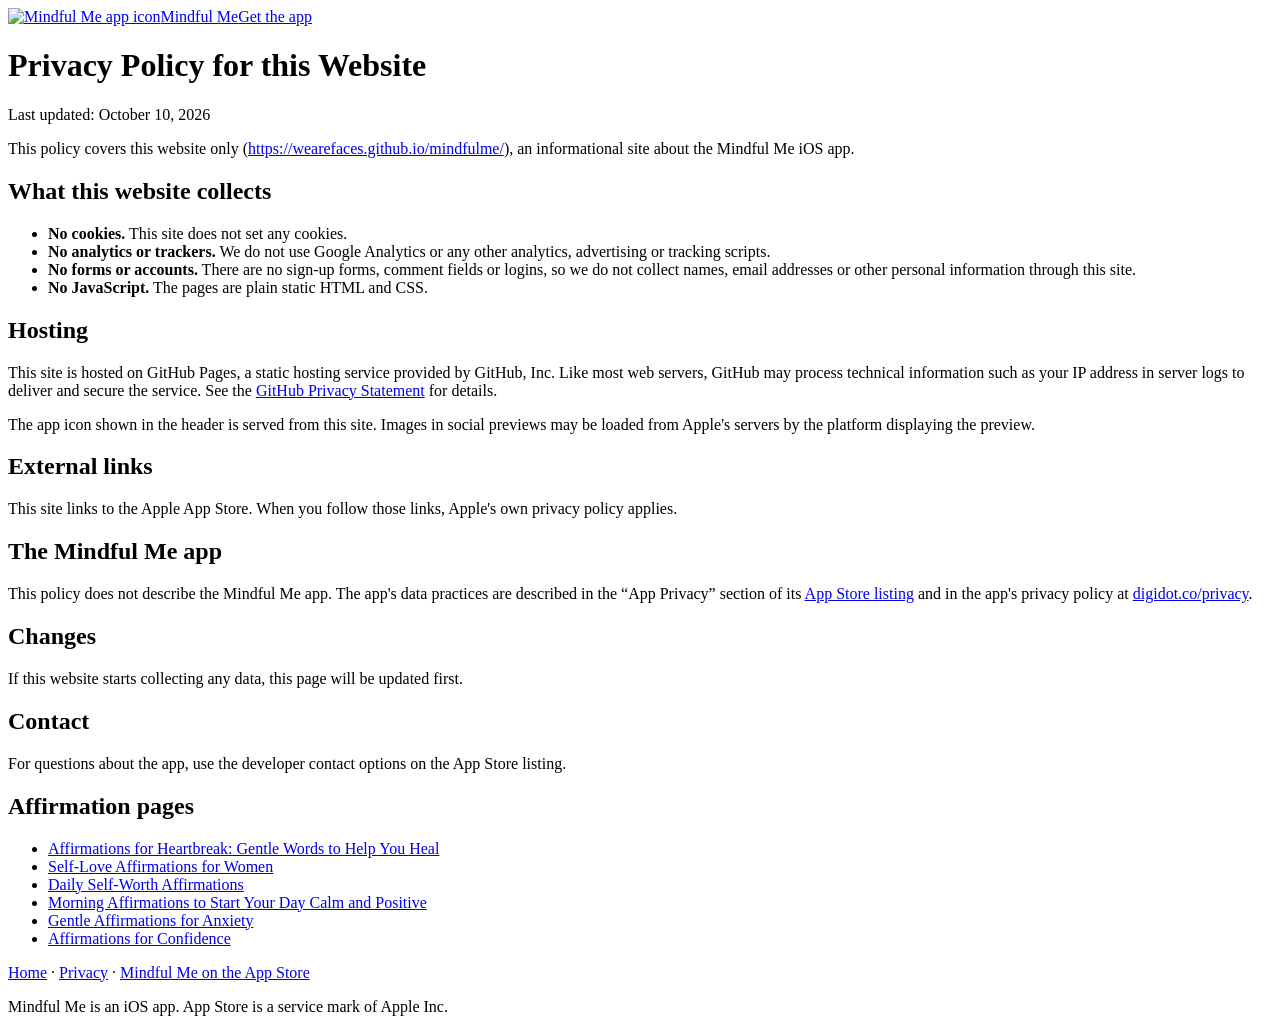
==== commit 34d18782: "Privacy page: remove legal-entity name (text-only)" ====
--- a/privacy/index.html
+++ b/privacy/index.html
@@ -17,7 +17,7 @@
 <meta property="og:image" content="https://is1-ssl.mzstatic.com/image/thumb/Purple211/v4/65/23/57/652357eb-6f19-18e4-8c0b-bb1229dbbeac/AppIcon-0-0-1x_U007emarketing-0-8-0-85-220.png/512x512bb.jpg">
 <meta name="twitter:card" content="summary">
 <link rel="stylesheet" href="/mindfulme/style.css">
-<script type="application/ld+json">{"@context": "https://schema.org", "@graph": [{"@type": "WebPage", "@id": "https://wearefaces.github.io/mindfulme/privacy/#webpage", "url": "https://wearefaces.github.io/mindfulme/privacy/", "name": "Privacy Policy for this Website", "inLanguage": "en"}, {"@type": "SoftwareApplication", "@id": "https://wearefaces.github.io/mindfulme/#app", "name": "Mindful Me", "alternateName": "Mindful Me: Daily Affirmations", "operatingSystem": "iOS", "applicationCategory": "HealthApplication", "url": "https://apps.apple.com/app/id6758354591", "downloadUrl": "https://apps.apple.com/app/id6758354591", "image": "https://is1-ssl.mzstatic.com/image/thumb/Purple211/v4/65/23/57/652357eb-6f19-18e4-8c0b-bb1229dbbeac/AppIcon-0-0-1x_U007emarketing-0-8-0-85-220.png/512x512bb.jpg", "description": "Mindful Me is a free affirmation app for heartbreak healing, self-worth and positive self-talk, with 1,000+ affirmations, a home screen widget and daily reminders. Free to download with optional in-app purchases.", "author": {"@type": "Organization", "name": "We Are Interfaces AB"}, "offers": {"@type": "Offer", "price": "0", "priceCurrency": "USD", "category": "free", "description": "Free download with in-app purchases (Premium Monthly, Premium Yearly, Premium Lifetime)"}}]}</script>
+<script type="application/ld+json">{"@context": "https://schema.org", "@graph": [{"@type": "WebPage", "@id": "https://wearefaces.github.io/mindfulme/privacy/#webpage", "url": "https://wearefaces.github.io/mindfulme/privacy/", "name": "Privacy Policy for this Website", "inLanguage": "en"}, {"@type": "SoftwareApplication", "@id": "https://wearefaces.github.io/mindfulme/#app", "name": "Mindful Me", "alternateName": "Mindful Me: Daily Affirmations", "operatingSystem": "iOS", "applicationCategory": "HealthApplication", "url": "https://apps.apple.com/app/id6758354591", "downloadUrl": "https://apps.apple.com/app/id6758354591", "image": "https://is1-ssl.mzstatic.com/image/thumb/Purple211/v4/65/23/57/652357eb-6f19-18e4-8c0b-bb1229dbbeac/AppIcon-0-0-1x_U007emarketing-0-8-0-85-220.png/512x512bb.jpg", "description": "Mindful Me is a free affirmation app for heartbreak healing, self-worth and positive self-talk, with 1,000+ affirmations, a home screen widget and daily reminders. Free to download with optional in-app purchases.", "offers": {"@type": "Offer", "price": "0", "priceCurrency": "USD", "category": "free", "description": "Free download with in-app purchases (Premium Monthly, Premium Yearly, Premium Lifetime)"}}]}</script>
 </head>
 <body>
 <header class="site"><div class="wrap"><a class="brand" href="/mindfulme/"><img src="/mindfulme/assets/icon-180.jpg" alt="Mindful Me app icon" width="36" height="36">Mindful Me</a><a href="https://apps.apple.com/app/id6758354591" rel="noopener">Get the app</a></div></header>
@@ -42,12 +42,12 @@
 <h2>Changes</h2>
 <p>If this website starts collecting any data, this page will be updated first.</p>
 <h2>Contact</h2>
-<p>Mindful Me is published by We Are Interfaces AB. For questions about the app, use the developer contact options on the App Store listing.</p>
+<p>For questions about the app, use the developer contact options on the App Store listing.</p>
 <h2>Affirmation pages</h2><ul class="topics"><li><a href="/mindfulme/affirmations-for-heartbreak/">Affirmations for Heartbreak: Gentle Words to Help You Heal</a></li><li><a href="/mindfulme/self-love-affirmations-for-women/">Self-Love Affirmations for Women</a></li><li><a href="/mindfulme/daily-self-worth-affirmations/">Daily Self-Worth Affirmations</a></li><li><a href="/mindfulme/morning-affirmations/">Morning Affirmations to Start Your Day Calm and Positive</a></li><li><a href="/mindfulme/affirmations-for-anxiety/">Gentle Affirmations for Anxiety</a></li><li><a href="/mindfulme/confidence-affirmations/">Affirmations for Confidence</a></li></ul>
 </main>
 <footer><div class="wrap">
 <p><a href="/mindfulme/">Home</a> · <a href="/mindfulme/privacy/">Privacy</a> · <a href="https://apps.apple.com/app/id6758354591" rel="noopener">Mindful Me on the App Store</a></p>
-<p>Mindful Me is an iOS app published by We Are Interfaces AB. App Store is a service mark of Apple Inc.</p>
+<p>Mindful Me is an iOS app. App Store is a service mark of Apple Inc.</p>
 </div></footer>
 </body>
 </html>
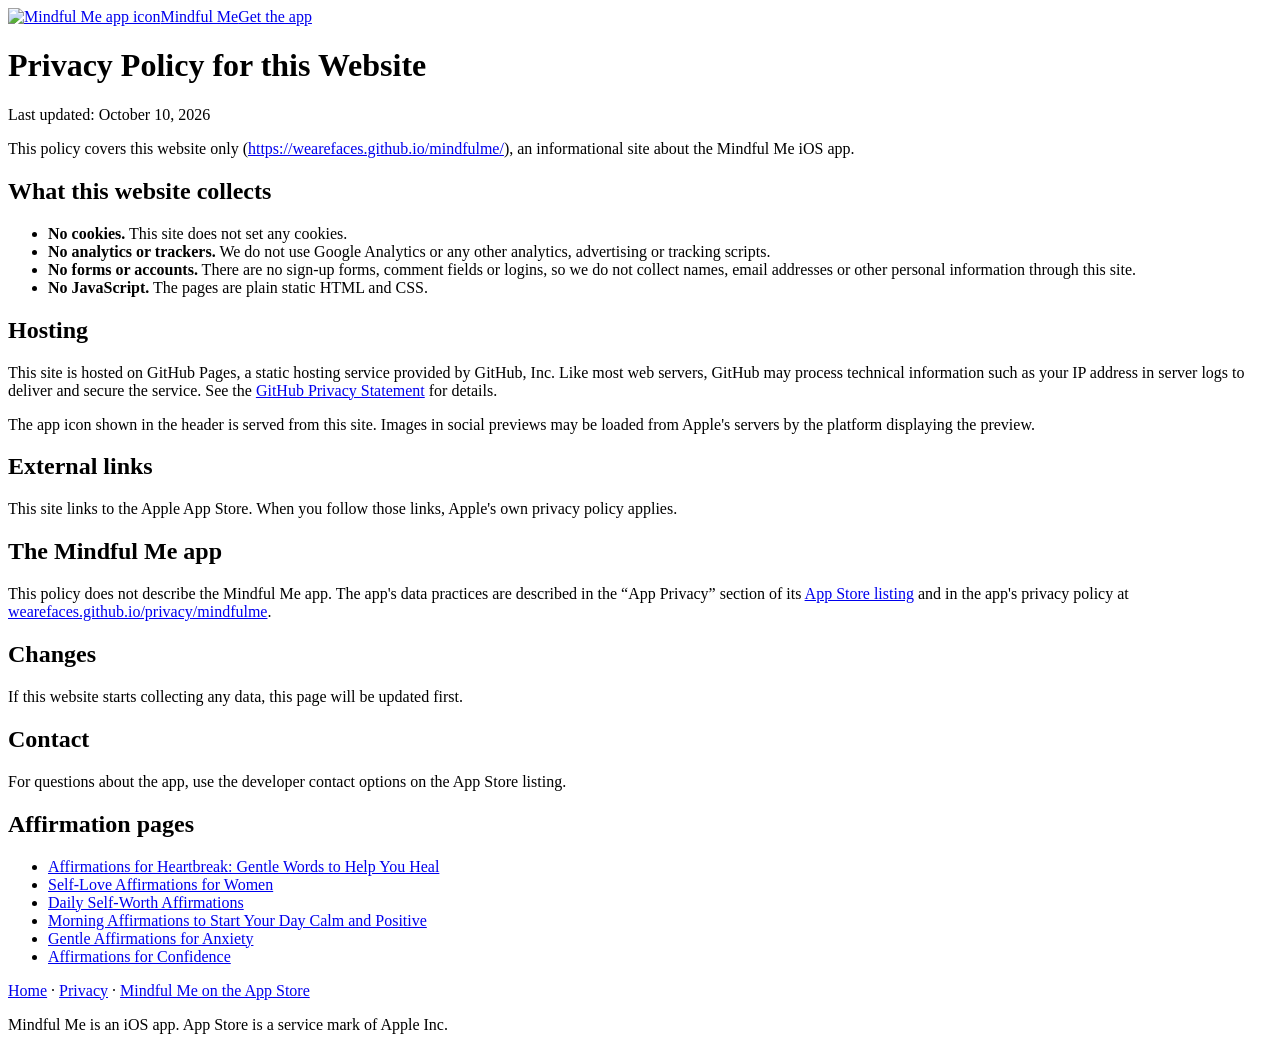
==== commit c4d38a62: "Privacy page: link to the app's new privacy policy" ====
--- a/privacy/index.html
+++ b/privacy/index.html
@@ -38,7 +38,7 @@
 <h2>External links</h2>
 <p>This site links to the Apple App Store. When you follow those links, Apple's own privacy policy applies.</p>
 <h2>The Mindful Me app</h2>
-<p>This policy does not describe the Mindful Me app. The app's data practices are described in the “App Privacy” section of its <a href="https://apps.apple.com/app/id6758354591" rel="noopener">App Store listing</a> and in the app's privacy policy at <a href="https://digidot.co/privacy/" rel="noopener">digidot.co/privacy</a>.</p>
+<p>This policy does not describe the Mindful Me app. The app's data practices are described in the “App Privacy” section of its <a href="https://apps.apple.com/app/id6758354591" rel="noopener">App Store listing</a> and in the app's privacy policy at <a href="https://wearefaces.github.io/privacy/mindfulme/" rel="noopener">wearefaces.github.io/privacy/mindfulme</a>.</p>
 <h2>Changes</h2>
 <p>If this website starts collecting any data, this page will be updated first.</p>
 <h2>Contact</h2>
